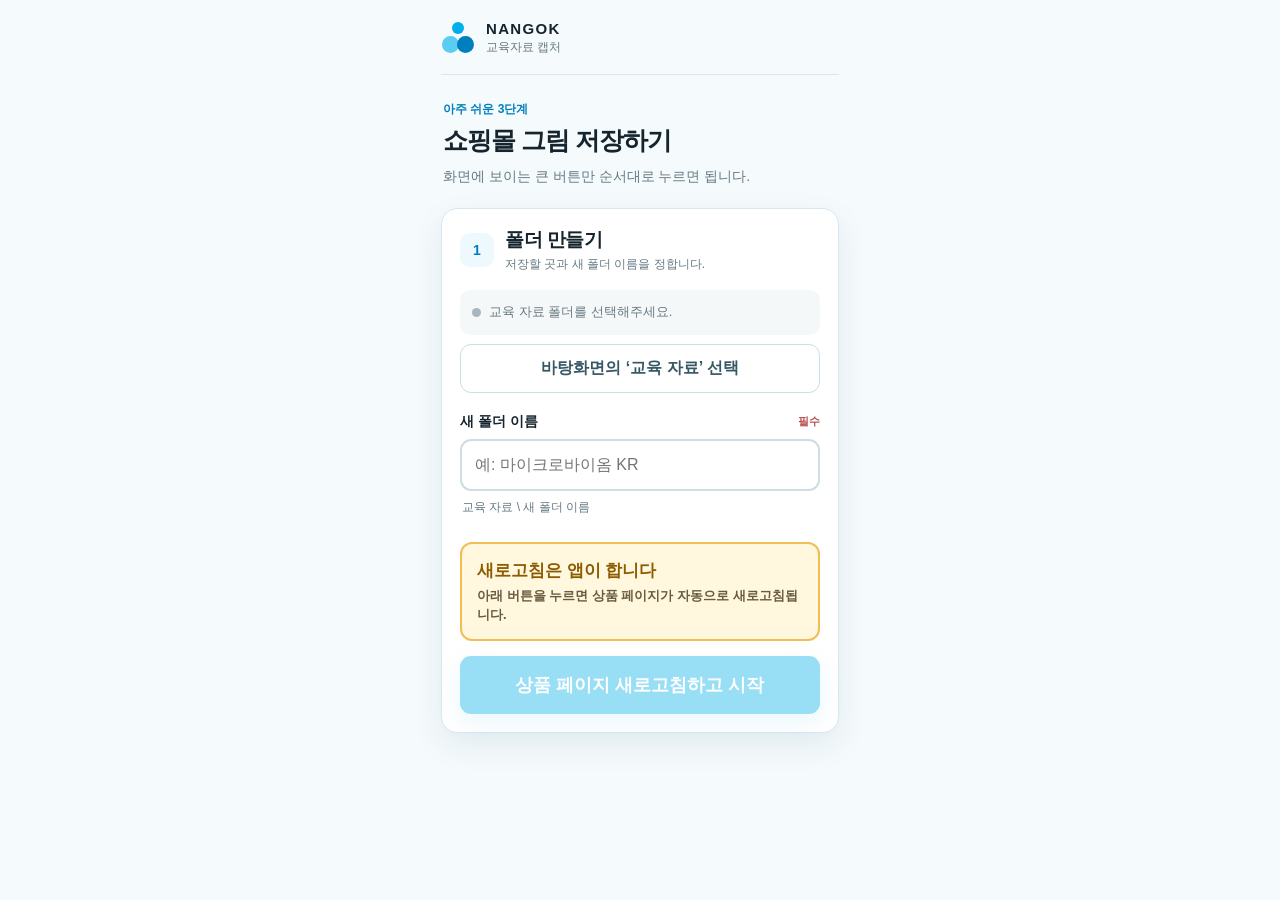
==== extension/sidepanel.html @ 96226fc9 "Add Atomy image capture extension" ====
<!doctype html>
<html lang="ko">
<head>
  <meta charset="utf-8">
  <meta name="viewport" content="width=device-width,initial-scale=1">
  <title>교육자료 캡처</title>
  <link rel="stylesheet" href="./sidepanel.css">
</head>
<body>
  <main class="panel">
    <header class="brand">
      <span class="brand-mark" aria-hidden="true"><i></i><i></i><i></i></span>
      <div>
        <b>NANGOK</b>
        <span>교육자료 캡처</span>
      </div>
    </header>

    <section class="intro">
      <p class="eyebrow">아주 쉬운 3단계</p>
      <h1>쇼핑몰 그림 저장하기</h1>
      <p>화면에 보이는 큰 버튼만 순서대로 누르면 됩니다.</p>
    </section>

    <section class="card" id="setup-card">
      <div class="card-title">
        <span class="step">1</span>
        <div>
          <h2>폴더 만들기</h2>
          <p>저장할 곳과 새 폴더 이름을 정합니다.</p>
        </div>
      </div>

      <div class="folder-state" id="root-state" data-ready="false">
        <span class="state-dot" aria-hidden="true"></span>
        <span id="root-label">교육 자료 폴더를 선택해주세요.</span>
      </div>
      <button class="button secondary wide" id="pick-root" type="button">
        바탕화면의 ‘교육 자료’ 선택
      </button>

      <label class="field" for="project-name">
        <span>새 폴더 이름 <strong>필수</strong></span>
        <input
          id="project-name"
          type="text"
          autocomplete="off"
          placeholder="예: 마이크로바이옴 KR"
          maxlength="80"
        >
      </label>
      <p class="path-preview" id="path-preview">교육 자료 \ 새 폴더 이름</p>
      <p class="field-error" id="name-error" role="alert"></p>

      <div class="refresh-notice">
        <b>새로고침은 앱이 합니다</b>
        <span>아래 버튼을 누르면 상품 페이지가 자동으로 새로고침됩니다.</span>
      </div>

      <button class="button primary wide start" id="start" type="button" disabled>
        상품 페이지 새로고침하고 시작
      </button>
    </section>

    <section class="card stage-card" id="product-card" hidden>
      <div class="card-title">
        <span class="step">2</span>
        <div>
          <h2>제품사진 저장하기</h2>
          <p>필요한 제품사진을 모두 저장합니다.</p>
        </div>
      </div>

      <div class="instruction product-instruction">
        <b>한 장씩 눌러주세요</b>
        <span>제품사진이 여러 장이면 계속 추가할 수 있습니다.</span>
      </div>

      <div class="saved-products" id="saved-products" data-empty="true">
        <b id="product-count">저장된 제품사진: 0장</b>
        <ul id="product-file-list"></ul>
      </div>

      <button class="button product-photo wide" id="pick-product" type="button">
        <span aria-hidden="true">📷</span>
        <span id="pick-product-label">제품사진 저장하기</span>
        <small>페이지에서 사진을 한 번 누르기</small>
      </button>

      <button class="button primary wide stage-next" id="finish-product" type="button" disabled>
        제품사진 저장 완료 → 다음 단계
      </button>
      <p class="button-hint" id="finish-product-hint">
        제품사진을 한 장 이상 저장해야 다음으로 갈 수 있습니다.
      </p>
    </section>

    <section class="card capture-card" id="capture-card" hidden>
      <div class="card-title">
        <span class="step">3</span>
        <div>
          <h2>본문 그림 저장하기</h2>
          <p id="counter-label">다음 파일: 1.jpg</p>
        </div>
      </div>

      <div class="instruction" id="instruction">
        <b>상품 페이지에서</b>
        <span>그림의 맨 위를 한 번 눌러주세요.</span>
      </div>

      <div class="selection-summary" id="selection-summary" hidden>
        <b>선택 완료</b>
        <span id="selection-size"></span>
      </div>

      <div class="capture-actions" id="capture-actions" hidden>
        <button class="button primary wide" id="save-numbered" type="button">
          <span id="save-numbered-label">1번으로 저장</span>
        </button>
        <button class="text-button" id="select-again" type="button">범위 다시 고르기</button>
      </div>

      <button class="button secondary wide" id="new-selection" type="button" hidden>
        다음 그림 고르기
      </button>
    </section>

    <p class="status" id="status" role="status"></p>

    <section class="help" id="capture-help" hidden>
      <b>기억할 것은 3개뿐입니다</b>
      <ol>
        <li>그림 맨 위 누르기</li>
        <li>그림 맨 아래 누르기</li>
        <li>저장 누르기</li>
      </ol>
    </section>
  </main>

  <div class="busy" id="busy" hidden>
    <div class="spinner" aria-hidden="true"></div>
    <b id="busy-title">그림을 저장하고 있습니다</b>
    <p id="busy-message">페이지가 자동으로 움직여도 잠시 기다려주세요.</p>
  </div>

  <script type="module" src="./sidepanel.mjs"></script>
</body>
</html>
---- extension/sidepanel.css ----
:root {
  --blue: #00aee8;
  --blue-deep: #007fbe;
  --ink: #16252d;
  --muted: #667983;
  --line: #d9e7ed;
  --soft: #edf9fd;
  --green: #18845e;
  --red: #b94c4c;
}

* {
  box-sizing: border-box;
}

[hidden] {
  display: none !important;
}

html {
  min-width: 300px;
  background: #f5fafc;
  color: var(--ink);
  font-family: "Segoe UI", "Noto Sans KR", sans-serif;
}

body {
  margin: 0;
}

button,
input {
  font: inherit;
}

button {
  color: inherit;
}

.panel {
  width: 100%;
  max-width: 430px;
  min-height: 100vh;
  margin: 0 auto;
  padding: 20px 16px 36px;
}

.brand {
  display: flex;
  align-items: center;
  gap: 11px;
  padding-bottom: 18px;
  border-bottom: 1px solid var(--line);
}

.brand-mark {
  position: relative;
  width: 34px;
  height: 34px;
}

.brand-mark i {
  position: absolute;
  display: block;
  border-radius: 50%;
  background: var(--blue);
}

.brand-mark i:nth-child(1) {
  top: 1px;
  left: 11px;
  width: 12px;
  height: 12px;
}

.brand-mark i:nth-child(2) {
  bottom: 2px;
  left: 1px;
  width: 17px;
  height: 17px;
  background: #59cdf2;
}

.brand-mark i:nth-child(3) {
  right: 1px;
  bottom: 2px;
  width: 17px;
  height: 17px;
  background: var(--blue-deep);
}

.brand div {
  display: flex;
  flex-direction: column;
}

.brand b {
  font-size: 15px;
  letter-spacing: 0.09em;
}

.brand span:last-child {
  margin-top: 2px;
  color: var(--muted);
  font-size: 12px;
}

.intro {
  padding: 26px 2px 20px;
}

.eyebrow {
  margin: 0 0 6px;
  color: var(--blue-deep);
  font-size: 12px;
  font-weight: 800;
}

.intro h1 {
  margin: 0;
  font-size: 25px;
  letter-spacing: -0.04em;
}

.intro > p:last-child {
  margin: 9px 0 0;
  color: var(--muted);
  font-size: 14px;
  line-height: 1.55;
}

.card {
  margin-bottom: 14px;
  padding: 18px;
  border: 1px solid var(--line);
  border-radius: 16px;
  background: #fff;
  box-shadow: 0 12px 32px rgba(17, 65, 87, 0.08);
}

.card-title {
  display: flex;
  align-items: center;
  gap: 11px;
  margin-bottom: 17px;
}

.step {
  display: grid;
  flex: 0 0 auto;
  place-items: center;
  width: 34px;
  height: 34px;
  border-radius: 10px;
  background: var(--soft);
  color: var(--blue-deep);
  font-size: 14px;
  font-weight: 800;
}

.card-title h2 {
  margin: 0;
  font-size: 19px;
  letter-spacing: -0.025em;
}

.card-title p {
  margin: 3px 0 0;
  color: var(--muted);
  font-size: 12px;
}

.folder-state {
  display: flex;
  align-items: center;
  gap: 8px;
  min-height: 45px;
  margin-bottom: 9px;
  padding: 10px 12px;
  border-radius: 10px;
  background: #f5f8f9;
  color: #687a83;
  font-size: 13px;
  line-height: 1.35;
}

.folder-state[data-ready="true"] {
  background: #eef9f4;
  color: var(--green);
}

.state-dot {
  flex: 0 0 auto;
  width: 9px;
  height: 9px;
  border-radius: 50%;
  background: #a9b7bd;
}

.folder-state[data-ready="true"] .state-dot {
  background: var(--green);
  box-shadow: 0 0 0 4px rgba(24, 132, 94, 0.11);
}

.field {
  display: block;
  margin-top: 20px;
}

.field > span {
  display: flex;
  align-items: center;
  justify-content: space-between;
  margin-bottom: 8px;
  font-size: 14px;
  font-weight: 750;
}

.field strong {
  color: var(--red);
  font-size: 11px;
}

.field input {
  width: 100%;
  height: 52px;
  padding: 0 13px;
  border: 2px solid #cddde4;
  border-radius: 11px;
  outline: none;
  font-size: 16px;
}

.field input:focus {
  border-color: var(--blue);
  box-shadow: 0 0 0 4px rgba(0, 174, 232, 0.12);
}

.path-preview {
  margin: 8px 2px 0;
  overflow-wrap: anywhere;
  color: var(--muted);
  font-size: 12px;
}

.field-error {
  min-height: 18px;
  margin: 5px 2px 0;
  color: var(--red);
  font-size: 12px;
}

.button {
  display: inline-flex;
  align-items: center;
  justify-content: center;
  min-height: 49px;
  padding: 0 15px;
  border: 1px solid transparent;
  border-radius: 11px;
  font-weight: 760;
  cursor: pointer;
}

.button:disabled {
  cursor: not-allowed;
  opacity: 0.4;
}

.wide {
  width: 100%;
}

.primary {
  background: var(--blue);
  color: #fff;
  box-shadow: 0 9px 22px rgba(0, 174, 232, 0.2);
}

.primary:hover:not(:disabled) {
  background: var(--blue-deep);
}

.secondary {
  border-color: #cbdde5;
  background: #fff;
  color: #365765;
}

.product-photo {
  position: relative;
  gap: 8px;
  min-height: 60px;
  border-color: #7bcbea;
  background: #e9f8fe;
  color: #006fa5;
  font-size: 17px;
}

.product-photo > span[aria-hidden="true"] {
  font-size: 21px;
}

.product-photo #pick-product-label {
  font-size: 17px;
}

.product-photo small {
  position: absolute;
  right: 12px;
  bottom: 4px;
  color: #587683;
  font-size: 10px;
  font-weight: 600;
}

.product-photo:hover:not(:disabled) {
  border-color: var(--blue-deep);
  background: #dff5fd;
}

.refresh-notice {
  display: flex;
  flex-direction: column;
  gap: 5px;
  margin: 3px 0 12px;
  padding: 15px;
  border: 2px solid #f2bd52;
  border-radius: 12px;
  background: #fff8df;
}

.refresh-notice b {
  color: #8d5b00;
  font-size: 17px;
}

.refresh-notice span {
  color: #695b3e;
  font-size: 13px;
  font-weight: 650;
  line-height: 1.45;
}

.product-instruction {
  margin-bottom: 12px;
}

.saved-products {
  margin-bottom: 12px;
  padding: 13px 14px;
  border: 1px solid #bfe4d5;
  border-radius: 11px;
  background: #eef9f4;
  color: var(--green);
}

.saved-products[data-empty="true"] {
  border-color: var(--line);
  background: #f5f8f9;
  color: var(--muted);
}

.saved-products b {
  font-size: 14px;
}

.saved-products ul {
  display: grid;
  gap: 4px;
  margin: 8px 0 0;
  padding-left: 20px;
  color: #365765;
  font-size: 12px;
}

.saved-products[data-empty="true"] ul {
  display: none;
}

.stage-next {
  min-height: 56px;
  margin-top: 12px;
  font-size: 16px;
}

.button-hint {
  margin: 8px 4px 0;
  color: var(--muted);
  font-size: 11px;
  line-height: 1.45;
  text-align: center;
}

.or-divider {
  display: flex;
  align-items: center;
  gap: 10px;
  margin: 14px 0;
  color: #81929a;
  font-size: 11px;
}

.or-divider::before,
.or-divider::after {
  height: 1px;
  flex: 1;
  background: var(--line);
  content: "";
}

.start {
  min-height: 58px;
  margin-top: 3px;
  font-size: 18px;
}

.instruction,
.selection-summary {
  display: flex;
  flex-direction: column;
  gap: 5px;
  padding: 16px;
  border: 2px solid #b9e6f5;
  border-radius: 12px;
  background: var(--soft);
}

.instruction b,
.selection-summary b {
  color: var(--blue-deep);
  font-size: 13px;
}

.instruction span,
.selection-summary span {
  font-size: 16px;
  font-weight: 760;
  line-height: 1.4;
}

.selection-summary {
  border-color: #bfe4d5;
  background: #eef9f4;
}

.selection-summary b {
  color: var(--green);
}

.capture-actions {
  display: grid;
  gap: 9px;
  margin-top: 12px;
}

.text-button {
  min-height: 38px;
  border: 0;
  background: transparent;
  color: #607782;
  text-decoration: underline;
  cursor: pointer;
}

#new-selection {
  margin-top: 12px;
}

.status {
  min-height: 20px;
  margin: 10px 3px 16px;
  color: var(--muted);
  font-size: 13px;
  line-height: 1.45;
}

.status[data-kind="success"] {
  color: var(--green);
}

.status[data-kind="error"] {
  color: var(--red);
}

.help {
  padding: 17px 18px;
  border-radius: 14px;
  background: #eaf3f7;
  color: #405862;
}

.help b {
  font-size: 14px;
}

.help ol {
  margin: 10px 0 0 21px;
  padding: 0;
  font-size: 13px;
  line-height: 1.8;
}

.busy {
  position: fixed;
  inset: 0;
  z-index: 20;
  display: grid;
  place-content: center;
  padding: 28px;
  background: rgba(247, 252, 254, 0.96);
  text-align: center;
}

.spinner {
  width: 44px;
  height: 44px;
  margin: 0 auto 16px;
  border: 5px solid #d9f1f9;
  border-top-color: var(--blue);
  border-radius: 50%;
  animation: spin 0.8s linear infinite;
}

.busy b {
  font-size: 17px;
}

.busy p {
  max-width: 260px;
  margin: 8px auto 0;
  color: var(--muted);
  font-size: 13px;
  line-height: 1.5;
}

@keyframes spin {
  to {
    transform: rotate(360deg);
  }
}
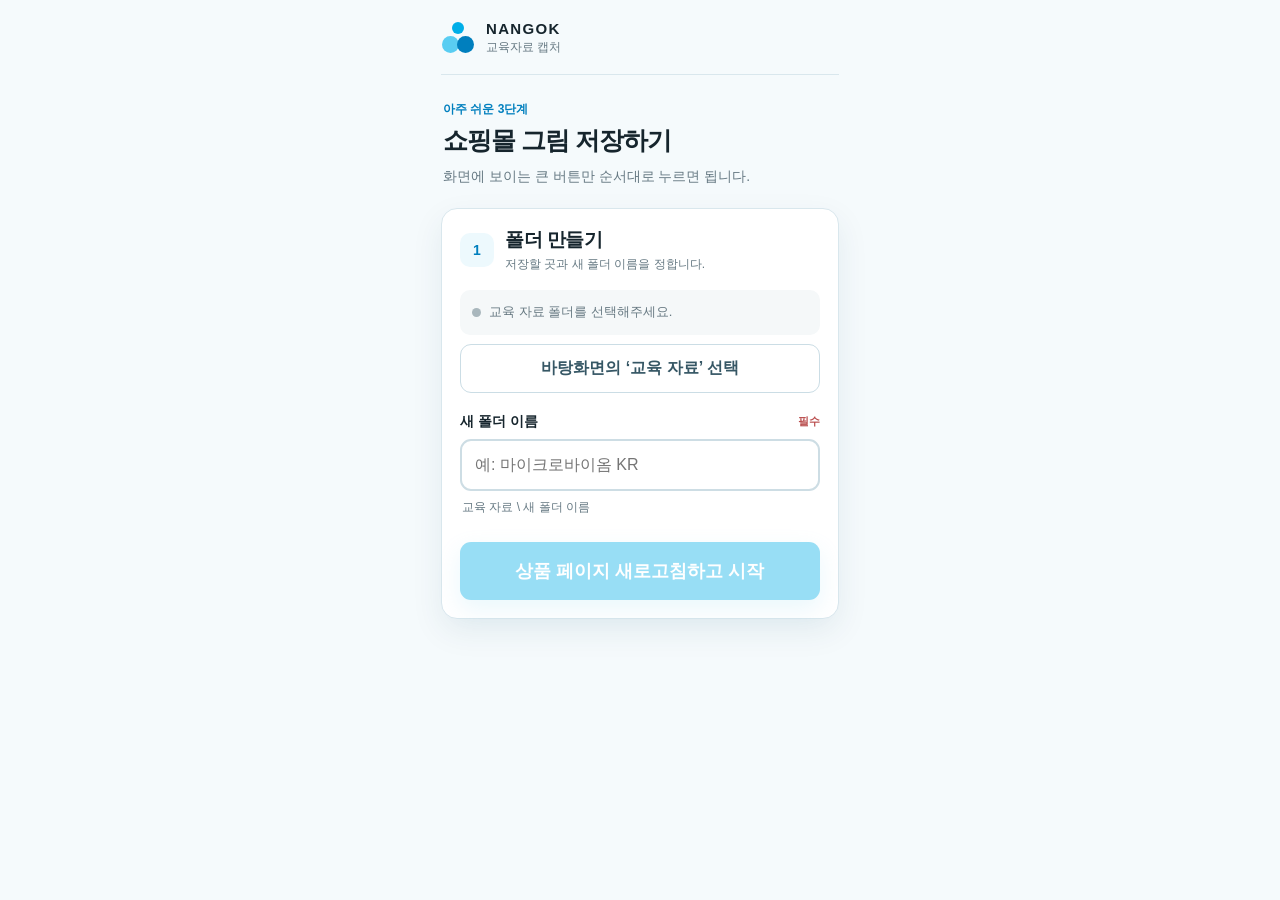
==== commit 014d6bf1: "Remove refresh notice from side panel for cleaner UI" ====
--- a/extension/sidepanel.html
+++ b/extension/sidepanel.html
@@ -51,11 +51,6 @@
       </label>
       <p class="path-preview" id="path-preview">교육 자료 \ 새 폴더 이름</p>
       <p class="field-error" id="name-error" role="alert"></p>
-
-      <div class="refresh-notice">
-        <b>새로고침은 앱이 합니다</b>
-        <span>아래 버튼을 누르면 상품 페이지가 자동으로 새로고침됩니다.</span>
-      </div>
 
       <button class="button primary wide start" id="start" type="button" disabled>
         상품 페이지 새로고침하고 시작
